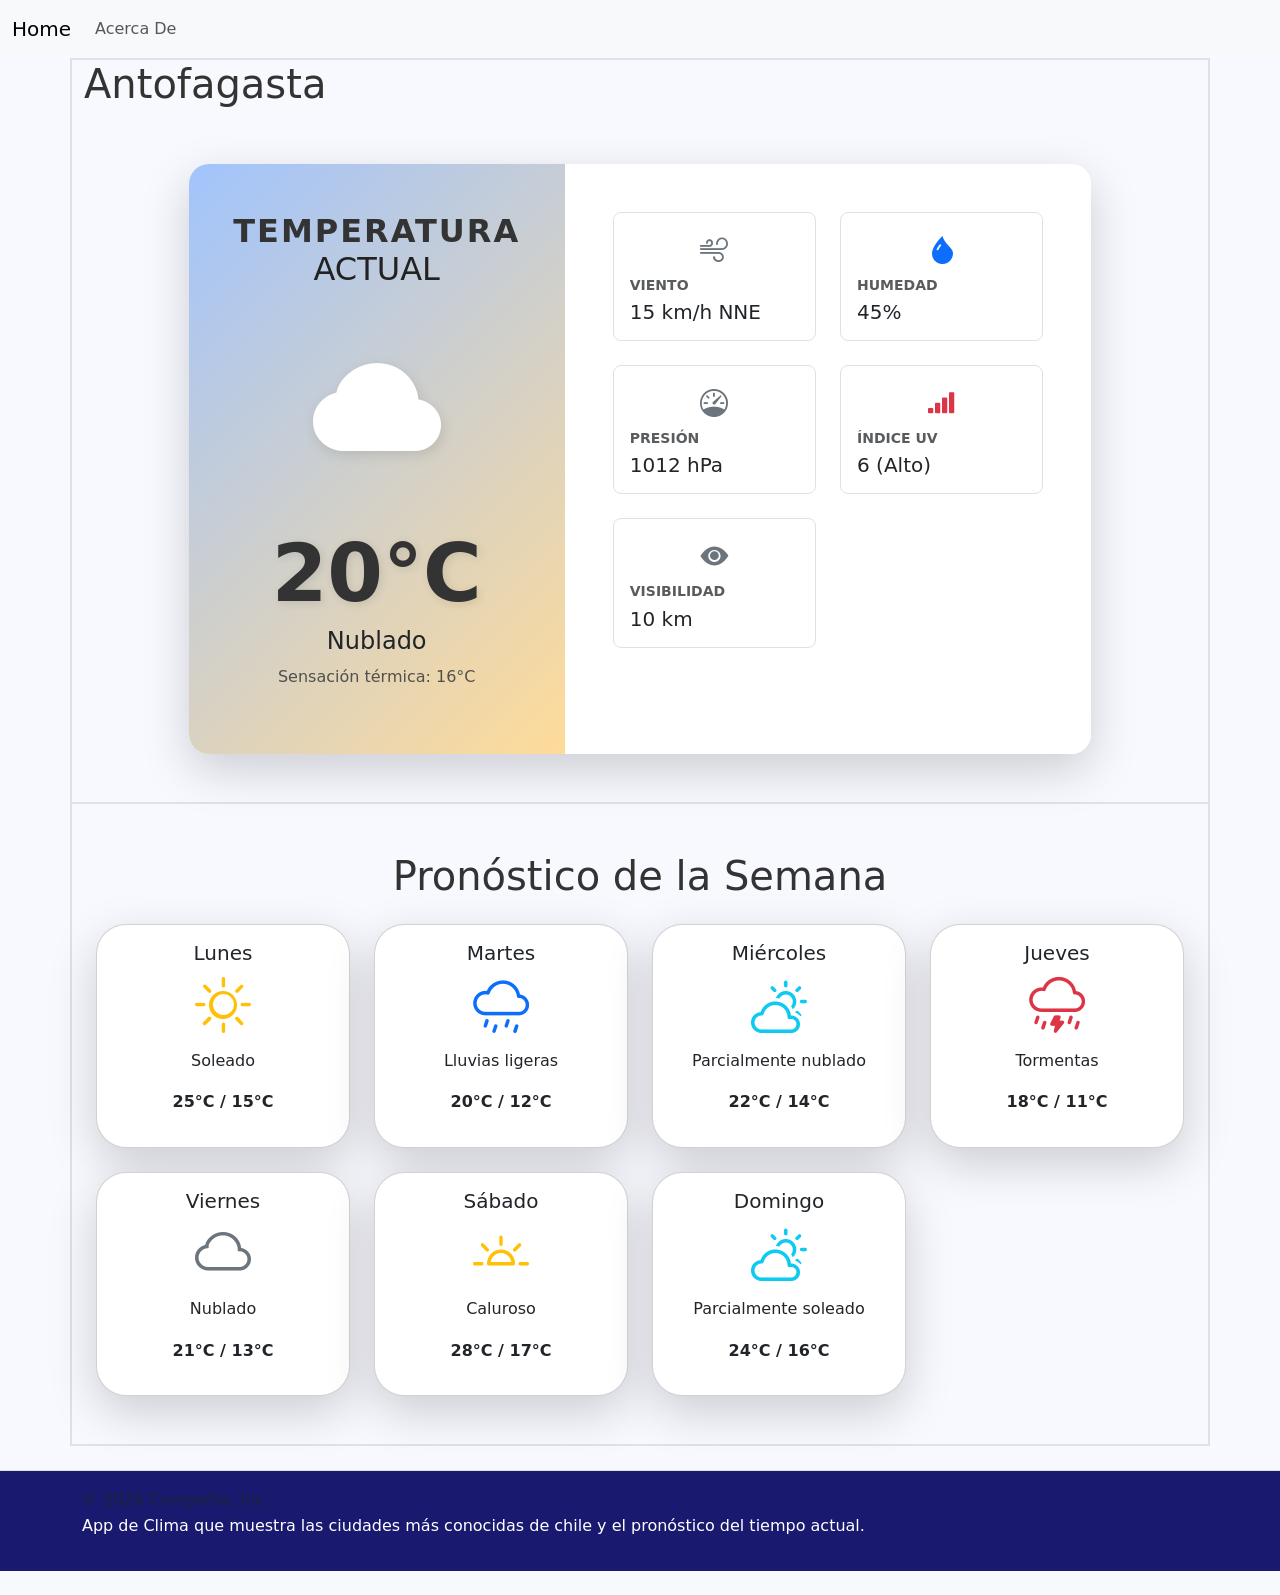
==== contents/antofagasta.html @ 56f3db25 "Inicializando el proyecto" ====
<!DOCTYPE html>
<html lang="en">

<head>
  <meta charset="UTF-8">
  <meta name="viewport" content="width=device-width, initial-scale=1.0">
  <!-- Bootstrap CSS -->
  <link href="https://cdn.jsdelivr.net/npm/bootstrap@5.3.3/dist/css/bootstrap.min.css" rel="stylesheet">
  <!-- Iconos de clima (ejemplo con Bootstrap Icons) -->
  <link href="https://cdn.jsdelivr.net/npm/bootstrap-icons@1.11.3/font/bootstrap-icons.css" rel="stylesheet">
  <link rel="stylesheet" href="../css/style.css">
  <title>App de Clima</title>
</head>

<body>

  <header>
    <nav class="navbar navbar-expand-lg bg-body-tertiary">
      <div class="container-fluid">
        <a class="navbar-brand" href="../index.html">Home</a>
        <button class="navbar-toggler" type="button" data-bs-toggle="collapse" data-bs-target="#navbarNavAltMarkup"
          aria-controls="navbarNavAltMarkup" aria-expanded="false" aria-label="Toggle navigation">
          <span class="navbar-toggler-icon"></span>
        </button>
        <div class="collapse navbar-collapse" id="navbarNavAltMarkup">
          <div class="navbar-nav">
            <a class="nav-link" href="acerdade.html">Acerca De</a>
          </div>
        </div>
      </div>
    </nav>
  </header>

  <section class="container">
    <div class="row border main">

      <div class="col-12 col-md-12 col-lg-12 border">
        <h1>Antofagasta</h1>
        <div class="container py-5">
          <div class="row justify-content-center">
            <div class="col-12 col-xl-10">

              <div class="card shadow-lg border-0 overflow-hidden" style="border-radius: 20px;">
                <div class="row g-0">

                  <div class="col-md-5 d-flex flex-column justify-content-center align-items-center text-white p-5"
                    style="background: linear-gradient(135deg, #a1c4fd 0%, #ffdb99 100%);">
                    <h2 class="text-uppercase fw-bold mb-0" style="letter-spacing: 2px; color: #333;">TEMPERATURA</h2>
                    <h2 class="fw-black mb-4" style="font-size: 2rem; color: #222;">ACTUAL</h2>

                    <div class="position-relative mb-2">
                      <i class="bi bi-cloud-fill"
                        style="font-size: 8rem; color: #fff; filter: drop-shadow(2px 4px 6px rgba(0,0,0,0.1));"></i>
                    </div>

                    <div class="display-1 fw-bold mb-0" style="text-shadow: 2px 2px 10px rgba(0,0,0,0.1); color: #333;">
                      20°C</div>
                    <p class="fs-4 fw-medium text-dark mb-1">Nublado</p>
                    <p class="opacity-75 text-dark">Sensación térmica: 16°C</p>
                  </div>

                  <div class="col-md-7 bg-white p-5">
                    <div class="row g-4">
                      <div class="col-6">
                        <div class="p-3 border rounded-3 text-center">
                          <i class="bi bi-wind fs-3 text-secondary"></i>
                          <p class="small text-uppercase mb-1 fw-bold text-muted">Viento</p>
                          <p class="h5 mb-0">15 km/h NNE</p>
                        </div>
                      </div>
                      <div class="col-6">
                        <div class="p-3 border rounded-3 text-center">
                          <i class="bi bi-droplet-fill fs-3 text-primary"></i>
                          <p class="small text-uppercase mb-1 fw-bold text-muted">Humedad</p>
                          <p class="h5 mb-0">45%</p>
                        </div>
                      </div>
                      <div class="col-6">
                        <div class="p-3 border rounded-3 text-center">
                          <i class="bi bi-speedometer fs-3 text-secondary"></i>
                          <p class="small text-uppercase mb-1 fw-bold text-muted">Presión</p>
                          <p class="h5 mb-0">1012 hPa</p>
                        </div>
                      </div>
                      <div class="col-6">
                        <div class="p-3 border rounded-3 text-center">
                          <i class="bi bi-reception-4 fs-3 text-danger"></i>
                          <p class="small text-uppercase mb-1 fw-bold text-muted">Índice UV</p>
                          <p class="h5 mb-0">6 (Alto)</p>
                        </div>
                      </div>
                      <div class="col-6">
                        <div class="p-3 border rounded-3 text-center">
                          <i class="bi bi-eye-fill fs-3 text-secondary"></i>
                          <p class="small text-uppercase mb-1 fw-bold text-muted">Visibilidad</p>
                          <p class="h5 mb-0">10 km</p>
                        </div>
                      </div>

                    </div>
                  </div>

                </div>
              </div>
            </div>
          </div>
        </div>
      </div>
      <div class="col-12 col-md-12 col-lg-12 border">
        <div class="container my-5">
          <h1 class="text-center mb-4">Pronóstico de la Semana</h1>
          <div class="row row-cols-1 row-cols-md-4 g-4">

            <!-- Lunes -->
            <div class="col">
              <div class="card text-center shadow-lg">
                <div class="card-body">
                  <h5 class="card-title">Lunes</h5>
                  <i class="bi bi-brightness-high display-4 text-warning"></i>
                  <p class="card-text mt-2">Soleado</p>
                  <p class="fw-bold">25°C / 15°C</p>
                </div>
              </div>
            </div>

            <!-- Martes -->
            <div class="col">
              <div class="card text-center shadow-lg">
                <div class="card-body">
                  <h5 class="card-title">Martes</h5>
                  <i class="bi bi-cloud-drizzle display-4 text-primary"></i>
                  <p class="card-text mt-2">Lluvias ligeras</p>
                  <p class="fw-bold">20°C / 12°C</p>
                </div>
              </div>
            </div>

            <!-- Miércoles -->
            <div class="col">
              <div class="card text-center shadow-lg">
                <div class="card-body">
                  <h5 class="card-title">Miércoles</h5>
                  <i class="bi bi-cloud-sun display-4 text-info"></i>
                  <p class="card-text mt-2">Parcialmente nublado</p>
                  <p class="fw-bold">22°C / 14°C</p>
                </div>
              </div>
            </div>

            <!-- Jueves -->
            <div class="col">
              <div class="card text-center shadow-lg">
                <div class="card-body">
                  <h5 class="card-title">Jueves</h5>
                  <i class="bi bi-cloud-lightning-rain display-4 text-danger"></i>
                  <p class="card-text mt-2">Tormentas</p>
                  <p class="fw-bold">18°C / 11°C</p>
                </div>
              </div>
            </div>

            <!-- Viernes -->
            <div class="col">
              <div class="card text-center shadow-lg">
                <div class="card-body">
                  <h5 class="card-title">Viernes</h5>
                  <i class="bi bi-cloud display-4 text-secondary"></i>
                  <p class="card-text mt-2">Nublado</p>
                  <p class="fw-bold">21°C / 13°C</p>
                </div>
              </div>
            </div>

            <!-- Sábado -->
            <div class="col">
              <div class="card text-center shadow-lg">
                <div class="card-body">
                  <h5 class="card-title">Sábado</h5>
                  <i class="bi bi-brightness-alt-high display-4 text-warning"></i>
                  <p class="card-text mt-2">Caluroso</p>
                  <p class="fw-bold">28°C / 17°C</p>
                </div>
              </div>
            </div>

            <!-- Domingo -->
            <div class="col">
              <div class="card text-center shadow-lg">
                <div class="card-body">
                  <h5 class="card-title">Domingo</h5>
                  <i class="bi bi-cloud-sun display-4 text-info"></i>
                  <p class="card-text mt-2">Parcialmente soleado</p>
                  <p class="fw-bold">24°C / 16°C</p>
                </div>
              </div>
            </div>

          </div>
        </div>


      </div>
  </section>

  <footer class="py-3 my-4 border-top">
    <div class="container d-flex flex-wrap justify-content-between align-items-center">
      <p class="col-md-4 mb-0 text-body-secondary">&copy; 2026 Compañía, Inc</p>
      <p>App de Clima que muestra las ciudades más conocidas de chile y el pronóstico del tiempo actual.</p>
    </div>
  </footer>

  <script src="https://cdn.jsdelivr.net/npm/bootstrap@5.0.2/dist/js/bootstrap.bundle.min.js"
    integrity="sha384-MrcW6ZMFYlzcLA8Nl+NtUVF0sA7MsXsP1UyJoMp4YLEuNSfAP+JcXn/tWtIaxVXM"
    crossorigin="anonymous"></script>
</body>

</html>
---- css/style.css ----
/* Estilos generales */
body {
  font-family: Helvetica, sans-serif sans-serif;
  font-size: 16px;
  line-height: 1.6;
  color: #333;
  background-color: #F8F8FF;
  margin: 0;
  padding: 0;
  min-height: 100vh;
}

.hero {
  background-image: url("../img/hero-wallpaper.jpg");
  background-size: cover;
  background-position: center;
  background-repeat: no-repeat;
  position: fiexd;
  width: 100%;
  height: 15rem;
}

.acercade {
  text-align: center;
}
.col p {
text-align: center;
}

.col:hover {
  cursor: pointer;
}

.card {
  border-radius: 30px;
}

p {
  text-align: justify;
}


footer {
  color: white;
  background-color: #191970;
}
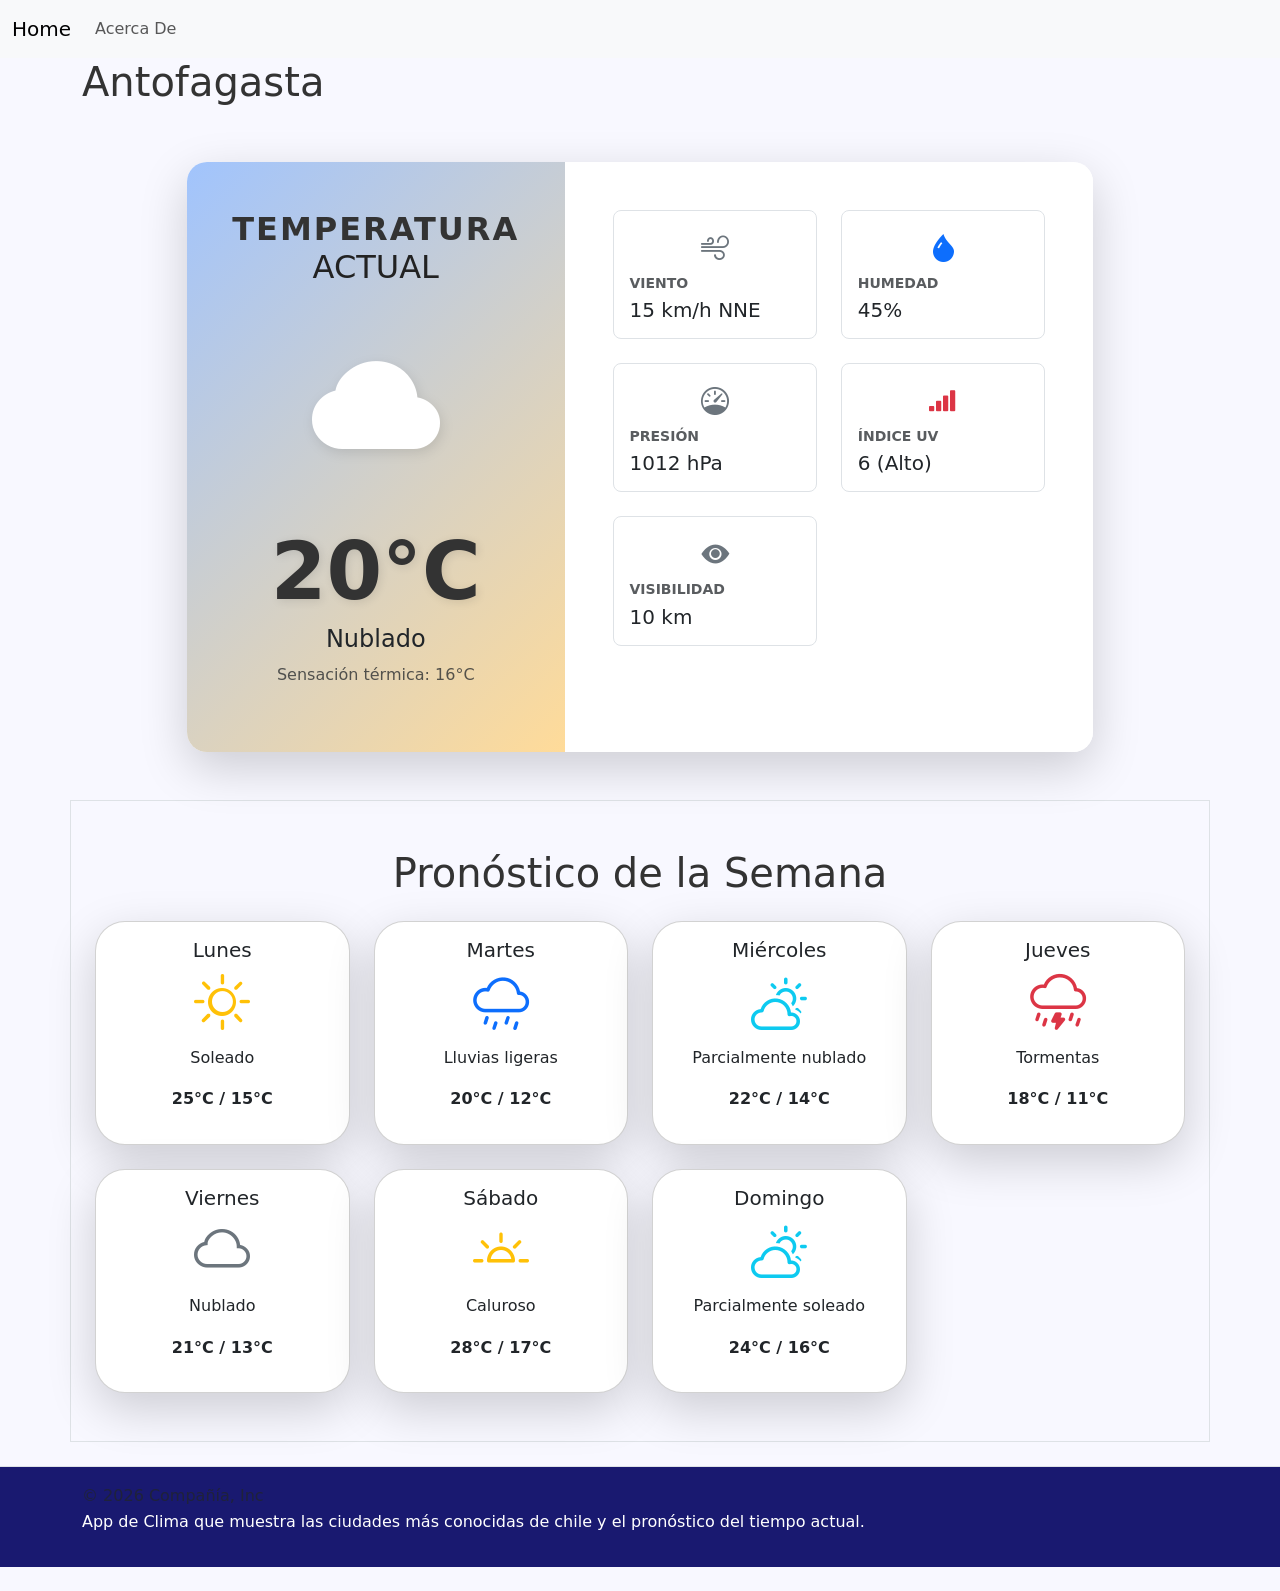
==== commit 33369500: "Se modifica visualización de plantillas de clima" ====
--- a/contents/antofagasta.html
+++ b/contents/antofagasta.html
@@ -32,9 +32,9 @@
   </header>
 
   <section class="container">
-    <div class="row border main">
-
-      <div class="col-12 col-md-12 col-lg-12 border">
+    <div class="row main">
+
+      <div class="col-12 col-md-12 col-lg-12">
         <h1>Antofagasta</h1>
         <div class="container py-5">
           <div class="row justify-content-center">
